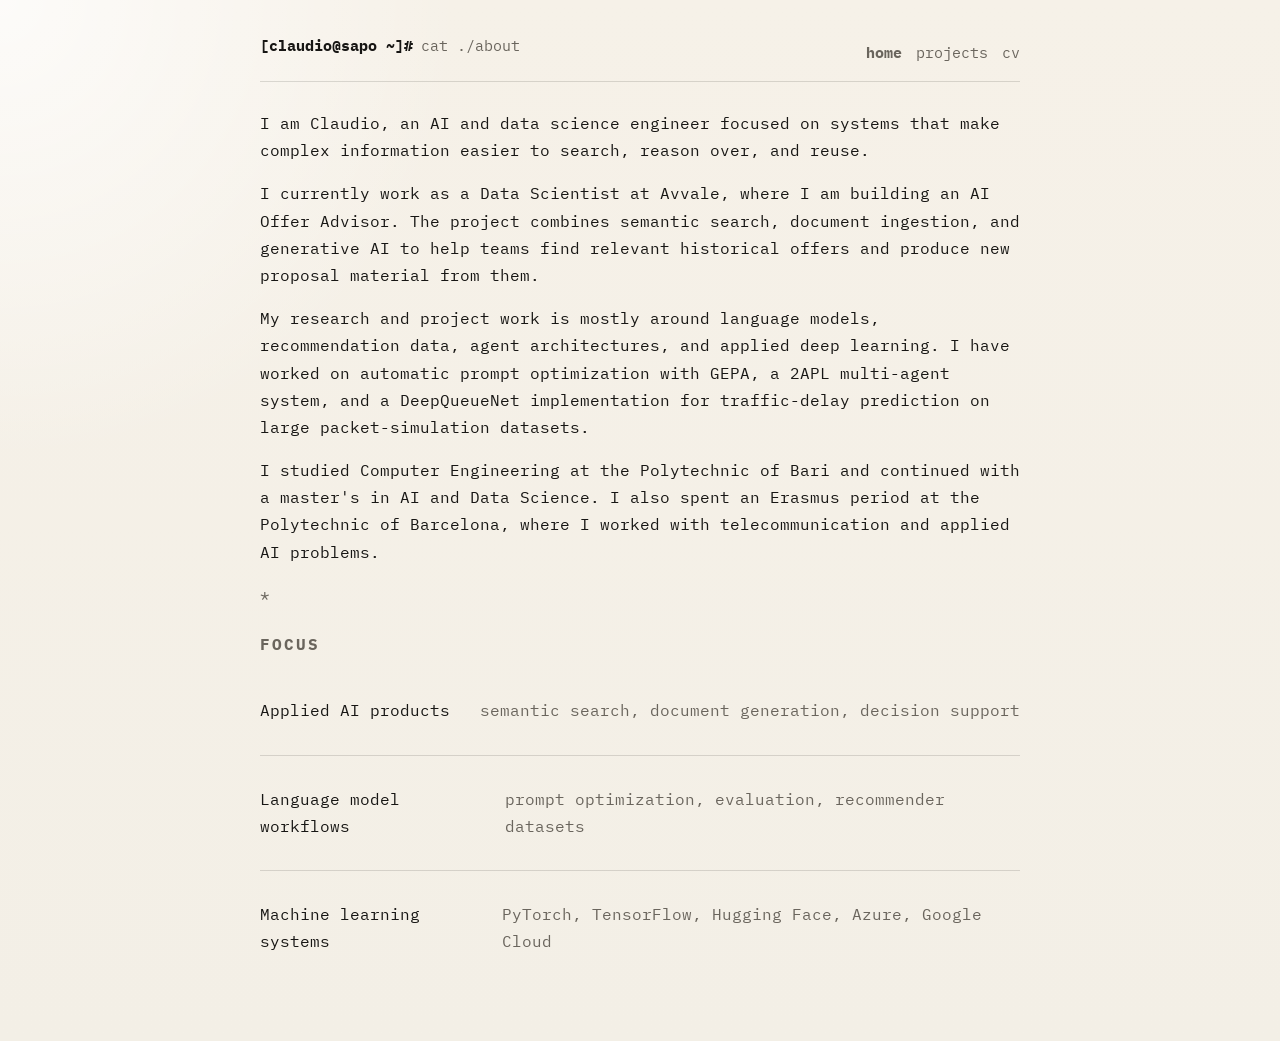
==== about/index.html @ 942421d4 "first commit" ====
<!doctype html>
<html lang="en">

<head>
  <meta charset="UTF-8" />
  <meta name="viewport" content="width=device-width, initial-scale=1.0" />
  <meta name="description" content="About Claudio Sapo." />
  <title>claudio@sapo</title>
  <link rel="preconnect" href="https://fonts.googleapis.com" />
  <link rel="preconnect" href="https://fonts.gstatic.com" crossorigin />
  <link href="https://fonts.googleapis.com/css2?family=IBM+Plex+Mono:wght@400;500;600;700&display=swap"
    rel="stylesheet" />
  <link rel="stylesheet" href="../styles.css" />
</head>

<body>
  <main class="page">
    <header class="shell-head">
      <div class="prompt">
        <span class="prompt-user">[claudio@sapo ~]#</span>
        <span class="prompt-cmd">cat ./about</span>
      </div>
      <nav class="shell-nav detail-nav" aria-label="Primary">
        <a class="home-link" href="../index.html">home</a>
        <a href="../project/">projects</a>
        <a href="../cv/">cv</a>
      </nav>
    </header>

    <section class="intro">
      <p>
        I am Claudio, an AI and data science engineer focused on systems that make complex
        information easier to search, reason over, and reuse.
      </p>

      <p>
        I currently work as a Data Scientist at Avvale, where I am building an AI Offer Advisor.
        The project combines semantic search, document ingestion, and generative AI to help teams
        find relevant historical offers and produce new proposal material from them.
      </p>

      <p>
        My research and project work is mostly around language models, recommendation data, agent
        architectures, and applied deep learning. I have worked on automatic prompt optimization
        with GEPA, a 2APL multi-agent system, and a DeepQueueNet implementation for traffic-delay
        prediction on large packet-simulation datasets.
      </p>

      <p>
        I studied Computer Engineering at the Polytechnic of Bari and continued with a master's in
        AI and Data Science. I also spent an Erasmus period at the Polytechnic of Barcelona, where I
        worked with telecommunication and applied AI problems.
      </p>

      <p class="separator">*</p>

      <h2 class="page-title">Focus</h2>
      <ul class="split-list">
        <li>
          <span>Applied AI products</span>
          <span class="date">semantic search, document generation, decision support</span>
        </li>
        <li>
          <span>Language model workflows</span>
          <span class="date">prompt optimization, evaluation, recommender datasets</span>
        </li>
        <li>
          <span>Machine learning systems</span>
          <span class="date">PyTorch, TensorFlow, Hugging Face, Azure, Google Cloud</span>
        </li>
      </ul>
    </section>
  </main>
</body>

</html>
---- styles.css ----
:root {
  --bg: #f3efe6;
  --panel: rgba(255, 255, 255, 0.5);
  --text: #171614;
  --muted: #6a655d;
  --line: rgba(23, 22, 20, 0.14);
  --accent: #1b5e9a;
  --accent-soft: rgba(27, 94, 154, 0.08);
  --page-width: 760px;
}

* {
  box-sizing: border-box;
}

html {
  scroll-behavior: smooth;
}

body {
  margin: 0;
  color: var(--text);
  background:
    radial-gradient(circle at top left, rgba(255, 255, 255, 0.75), transparent 28%),
    linear-gradient(180deg, #f6f1e8 0%, var(--bg) 100%);
  font-family: "IBM Plex Mono", ui-monospace, SFMono-Regular, Menlo, Monaco, Consolas, monospace;
  line-height: 1.7;
  min-height: 100vh;
}

a {
  color: inherit;
  text-decoration: underline;
  text-decoration-thickness: 1px;
  text-underline-offset: 0.18em;
}

a:hover,
a:focus-visible {
  color: var(--accent);
}

::selection {
  background: var(--accent-soft);
}

.page {
  width: min(var(--page-width), calc(100% - 32px));
  margin: 0 auto;
  padding: 32px 0 56px;
}

.shell-head {
  display: flex;
  align-items: flex-start;
  justify-content: space-between;
  gap: 24px;
  margin-bottom: 28px;
  padding-bottom: 16px;
  border-bottom: 1px solid var(--line);
}

.prompt {
  display: inline-flex;
  flex-wrap: wrap;
  gap: 8px;
  font-size: 0.96rem;
}

.prompt-user {
  font-weight: 700;
}

.prompt-cmd {
  color: var(--muted);
}

.shell-nav {
  display: inline-flex;
  gap: 14px;
  font-size: 0.92rem;
  color: var(--muted);
  flex-wrap: wrap;
}

.shell-nav a {
  text-decoration: none;
}

.shell-nav a:hover,
.shell-nav a:focus-visible {
  color: var(--text);
}

.intro p {
  margin: 0 0 16px;
}

.separator {
  margin: 24px 0 26px;
  color: var(--muted);
  letter-spacing: 0.2em;
}

.date,
.footer-note {
  color: var(--muted);
}

.page-title,
.project-title {
  margin: 0 0 14px;
  line-height: 1.15;
  letter-spacing: -0.03em;
}

.page-title {
  margin-top: 26px;
  font-size: 1rem;
  text-transform: uppercase;
  letter-spacing: 0.12em;
  color: var(--muted);
}

.directory-grid {
  display: grid;
  grid-template-columns: repeat(2, minmax(0, 1fr));
  gap: 12px;
  margin: 28px 0 0;
}

.directory-card {
  display: flex;
  flex-direction: column;
  gap: 6px;
  min-height: 92px;
  padding: 16px 18px;
  border: 1px solid var(--line);
  border-radius: 14px;
  text-decoration: none;
  background: rgba(255, 255, 255, 0.22);
}

.directory-card:hover,
.directory-card:focus-visible {
  border-color: rgba(27, 94, 154, 0.28);
  background: rgba(27, 94, 154, 0.04);
}

.directory-label {
  font-weight: 700;
}

.directory-path {
  color: var(--muted);
  font-size: 0.92rem;
}

.page-shell {
  max-width: 860px;
}

.page-shell-wide {
  max-width: 980px;
}

.detail-nav {
  margin-top: 8px;
}

.detail-nav .home-link {
  font-weight: 700;
}

.download-link {
  display: inline-flex;
  align-items: center;
  gap: 8px;
  margin: 16px 0 8px;
  padding: 10px 14px;
  border: 1px solid var(--line);
  border-radius: 999px;
  text-decoration: none;
  background: rgba(255, 255, 255, 0.22);
}

.download-link:hover,
.download-link:focus-visible {
  border-color: rgba(27, 94, 154, 0.28);
}

/* downloding button - small */

.download-link-small {
  display: inline-flex;
  align-items: center;
  gap: 6px;
  font-size: 0.8rem;
  padding: 4px 10px;
  border: 1px solid var(--line);
  border-radius: 999px;
  text-decoration: none;
  background: rgba(255, 255, 255, 0.22);
  color: var(--muted);
}

.download-link-small:hover,
.download-link-small:focus-visible {
  border-color: rgba(27, 94, 154, 0.28);
  color: var(--text);
}

.project-actions {
  display: flex;
  flex-wrap: wrap;
  gap: 10px;
  margin: 18px 0 24px;
}

.project-actions .download-link {
  margin: 0;
}

.cv-grid {
  display: grid;
  gap: 24px;
  margin-top: 18px;
}

.cv-section {
  padding-top: 14px;
  border-top: 1px solid var(--line);
}

.cv-section:first-child {
  border-top: none;
  padding-top: 0;
}

.cv-section h2 {
  margin: 0 0 12px;
  font-size: 1rem;
  text-transform: uppercase;
  letter-spacing: 0.12em;
  color: var(--muted);
}

.cv-item {
  margin-bottom: 14px;
}

.cv-item:last-child {
  margin-bottom: 0;
}

.cv-item-head {
  display: flex;
  flex-wrap: wrap;
  justify-content: space-between;
  gap: 8px;
  margin-bottom: 4px;
  font-weight: 700;
}

.cv-item-meta {
  color: var(--muted);
}

.cv-list {
  margin: 0;
  padding-left: 18px;
}

.cv-list li {
  margin-bottom: 8px;
}

.muted {
  color: var(--muted);
}

.split-list {
  list-style: none;
  margin: 0;
  padding: 0;
}

.split-list li {
  display: flex;
  justify-content: space-between;
  gap: 12px;
  padding: 30px 0;
  border-bottom: 1px solid var(--line);
}

.split-list li:last-child {
  border-bottom: 0;
}

.bullet-list {
  margin: 14px 0 30px;
  padding-left: 18px;
}

.bullet-list li {
  margin-bottom: 8px;
}

sup {
  font-size: 0.72em;
  vertical-align: super;
}

sup a {
  text-decoration: none;
  color: var(--muted);
}

sup a:hover,
sup a:focus-visible {
  color: var(--accent);
}

.footer-note {
  margin-top: 24px;
}

@media (max-width: 720px) {
  .page {
    width: min(var(--page-width), calc(100% - 24px));
    padding-top: 22px;
  }

  .shell-head {
    flex-direction: column;
    gap: 12px;
  }

  .shell-nav {
    flex-wrap: wrap;
  }

  .directory-grid {
    grid-template-columns: 1fr;
  }

  .split-list li {
    flex-direction: column;
  }
}
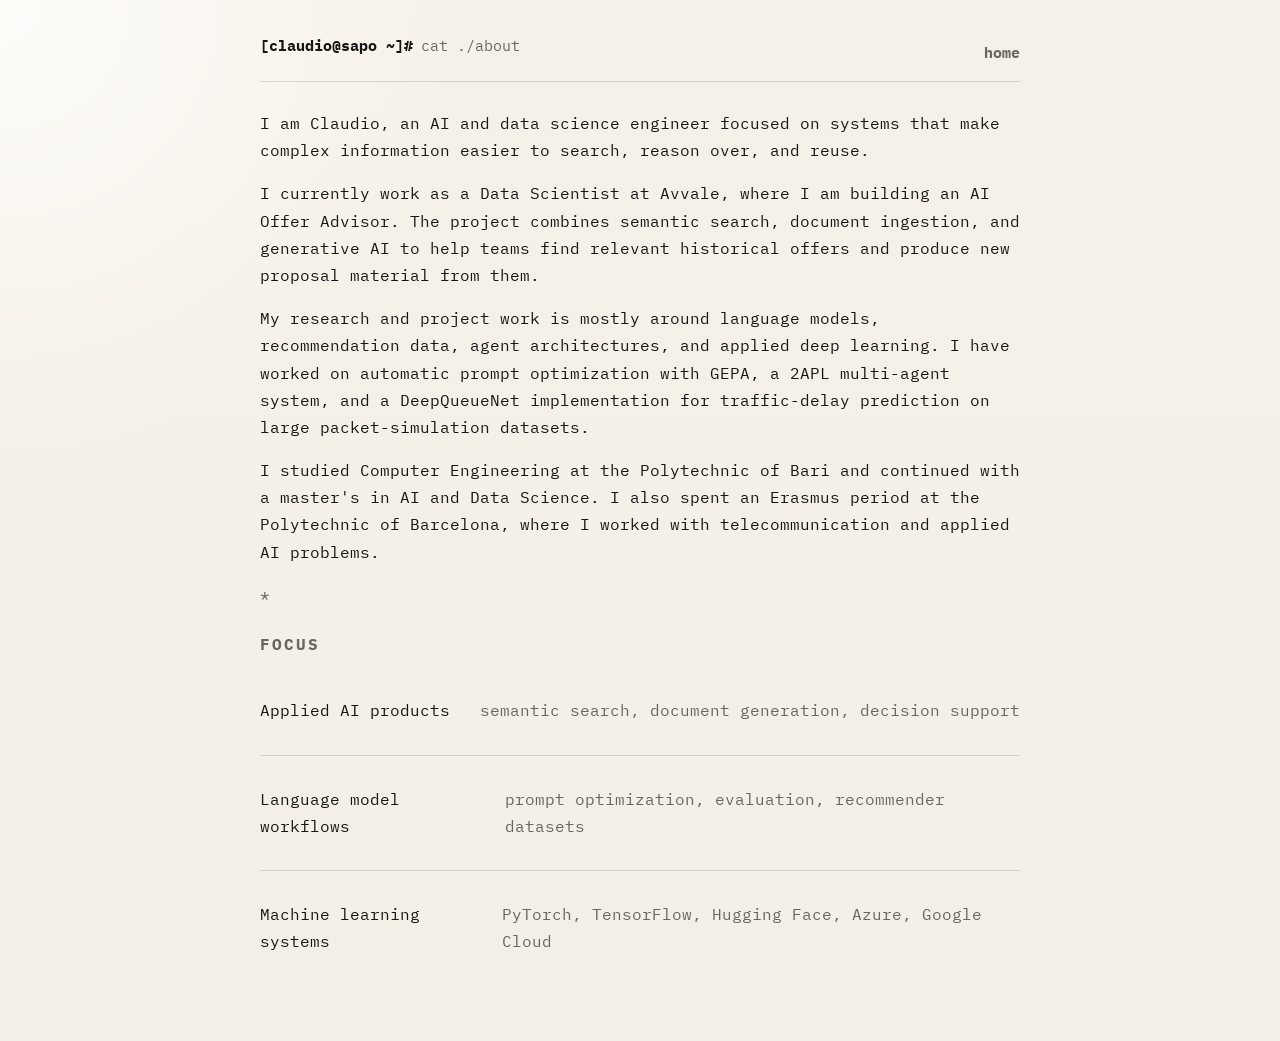
==== commit 0c5fe0c3: "modifyng index" ====
--- a/about/index.html
+++ b/about/index.html
@@ -22,8 +22,6 @@
       </div>
       <nav class="shell-nav detail-nav" aria-label="Primary">
         <a class="home-link" href="../index.html">home</a>
-        <a href="../project/">projects</a>
-        <a href="../cv/">cv</a>
       </nav>
     </header>
 
@@ -73,4 +71,4 @@
   </main>
 </body>
 
-</html>
+</html>
